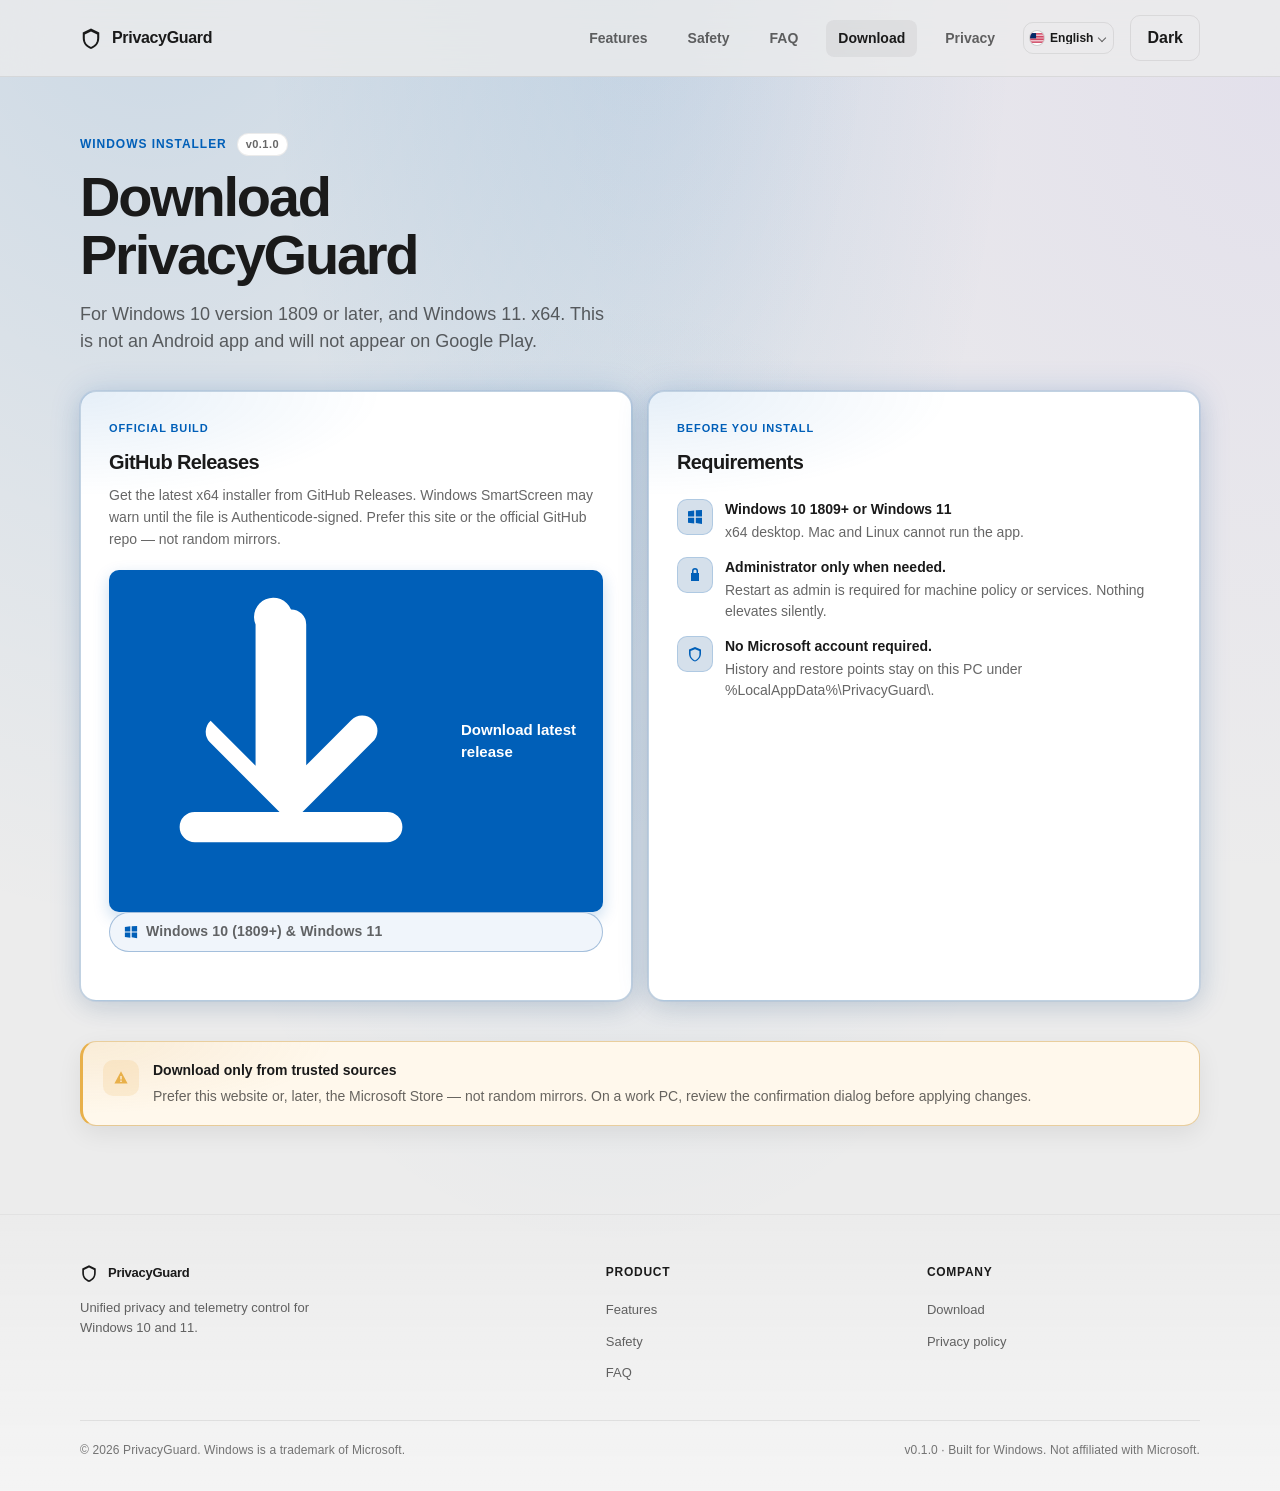
==== website/download.html @ 7eabe11a "Initial public release of PrivacyGuard 0.1.0. Co-authored-by: Cursor <cursoragent@cursor.com>" ====
<!DOCTYPE html>
<html lang="en">
<head>
  <meta charset="UTF-8" />
  <meta name="viewport" content="width=device-width, initial-scale=1" />
  <title>Download PrivacyGuard for Windows</title>
  <meta name="description" content="Download PrivacyGuard for Windows 10 and 11. Not available on Google Play." />
  <link rel="icon" href="favicon.svg" type="image/svg+xml" />
  <link rel="stylesheet" href="styles.css" />
  <meta name="color-scheme" content="dark light" />
  <meta name="theme-color" content="#0b0d12" />
  <meta property="og:title" content="Download PrivacyGuard for Windows" />
  <meta property="og:description" content="Download PrivacyGuard for Windows 10 and 11. Not available on Google Play." />
  <meta property="og:type" content="website" />
  <meta name="twitter:card" content="summary" />
  <script>
    (function () {
      try {
        var theme = localStorage.getItem("privacyguard.siteTheme");
        if (theme !== "light" && theme !== "dark") {
          theme = (window.matchMedia && window.matchMedia("(prefers-color-scheme: light)").matches) ? "light" : "dark";
        }
        if (theme === "light") document.documentElement.setAttribute("data-theme", "light");
        var l = localStorage.getItem("privacyguard.language") || "";
        if (!l) {
          var n = (navigator.language || "").toLowerCase();
          if (n === "ar" || n.indexOf("ar-") === 0) l = "ar";
        }
        if (l === "ar") {
          document.documentElement.lang = "ar";
          document.documentElement.dir = "rtl";
        }
      } catch (e) {}
    })();
  </script>
</head>
<body class="page-download" data-page="download">
  <a class="skip" href="#main" data-i18n="skip.content">Skip to content</a>
  <header class="nav">
    <div class="wrap nav-inner">
      <a class="brand" href="index.html">
        <svg viewBox="0 0 16 16" fill="currentColor"><path d="M8 1 2 4v4c0 4 2.5 6.7 6 8 3.5-1.3 6-4 6-8V4L8 1zm0 2.2 4.5 2.2v3.1c0 2.8-1.6 4.8-4.5 6-2.9-1.2-4.5-3.2-4.5-6V5.4L8 3.2z"/></svg>
        PrivacyGuard
      </a>
      <nav class="nav-links">
        <a href="index.html#features" data-i18n="nav.features">Features</a>
        <a href="index.html#safety" data-i18n="nav.safety">Safety</a>
        <a href="index.html#faq" data-i18n="nav.faq">FAQ</a>
        <a class="on" href="download.html" data-i18n="nav.download">Download</a>
        <a href="privacy.html" data-i18n="nav.privacy">Privacy</a>
        <button class="btn ghost" id="themeBtn" type="button" aria-label="Theme">Light</button>
      </nav>
    </div>
  </header>

  <main id="main" class="wrap download-page">
    <header class="download-head">
      <p class="kicker"><span data-i18n="download.kicker">Windows installer</span> <span class="ver-pill">v0.1.0</span></p>
      <h1 data-i18n="download.title">Download PrivacyGuard</h1>
      <p class="lede" data-i18n="download.lede">For Windows 10 version 1809 or later, and Windows 11. x64. This is not an Android app and will not appear on Google Play.</p>
    </header>

    <div class="download-stack">
    <div class="grid2 download-grid">
      <article class="card download-card">
        <p class="card-label" data-i18n="download.official">Official build</p>
        <h3 data-i18n="download.cardTitle">GitHub Releases</h3>
        <p data-i18n="download.cardBody">Get the latest x64 installer from GitHub Releases. Windows SmartScreen may warn until the file is Authenticode-signed. Prefer this site or the official GitHub repo — not random mirrors.</p>
        <a class="btn lg accent" id="downloadBtn" href="https://github.com/Pakaweb/PrivacyGuard/releases/latest">
          <svg viewBox="0 0 16 16" fill="currentColor" aria-hidden="true"><path d="M8 1.5a.75.75 0 0 1 .75.75V9.2l2.22-2.22a.75.75 0 1 1 1.06 1.06l-3.5 3.5a.75.75 0 0 1-1.06 0l-3.5-3.5A.75.75 0 0 1 4.03 7l2.22 2.22V2.25A.75.75 0 0 1 8 1.5zM2.5 12.25A.75.75 0 0 1 3.25 11.5h9.5a.75.75 0 0 1 0 1.5h-9.5a.75.75 0 0 1-.75-.75z"/></svg>
          <span data-i18n="download.get">Download latest release</span>
        </a>
        <p class="os-badge os-badge-lg">
          <svg viewBox="0 0 16 16" fill="currentColor" aria-hidden="true"><path d="M1 2.2 7.2 1.4v6.1H1V2.2zm7.8-.9L15 1v6.5H8.8V1.3zM1 8.7h6.2V14.6L1 13.8V8.7zm7.8 0H15V15l-6.2-.9V8.7z"/></svg>
          <span data-i18n="hero.os">Windows 10 (1809+) &amp; Windows 11</span>
        </p>
      </article>

      <article class="card download-card">
        <p class="card-label" data-i18n="download.before">Before you install</p>
        <h3 data-i18n="download.reqTitle">Requirements</h3>
        <ul class="req-list">
          <li>
            <span class="req-icon" aria-hidden="true">
              <svg viewBox="0 0 16 16" fill="currentColor"><path d="M1 2.2 7.2 1.4v6.1H1V2.2zm7.8-.9L15 1v6.5H8.8V1.3zM1 8.7h6.2V14.6L1 13.8V8.7zm7.8 0H15V15l-6.2-.9V8.7z"/></svg>
            </span>
            <span>
              <strong data-i18n="download.reqOsTitle">Windows 10 1809+ or Windows 11</strong>
              <span data-i18n="download.reqOsBody">x64 desktop. Mac and Linux cannot run the app.</span>
            </span>
          </li>
          <li>
            <span class="req-icon" aria-hidden="true">
              <svg viewBox="0 0 16 16" fill="currentColor"><path d="M8 1a3 3 0 0 0-3 3v2H4v8h8V6h-1V4a3 3 0 0 0-3-3zm1.5 5h-3V4a1.5 1.5 0 1 1 3 0v2z"/></svg>
            </span>
            <span>
              <strong data-i18n="download.reqAdminTitle">Administrator only when needed.</strong>
              <span data-i18n="download.reqAdminBody">Restart as admin is required for machine policy or services. Nothing elevates silently.</span>
            </span>
          </li>
          <li>
            <span class="req-icon" aria-hidden="true">
              <svg viewBox="0 0 16 16" fill="currentColor"><path d="M8 1 2 3.4v4.2c0 3.5 2.2 6.7 6 8 3.8-1.3 6-4.5 6-8V3.4L8 1zm0 2.2 4.4 1.8v3.6c0 2.4-1.4 4.6-4.4 5.8-3-1.2-4.4-3.4-4.4-5.8V5L8 3.2z"/></svg>
            </span>
            <span>
              <strong data-i18n="download.reqAccountTitle">No Microsoft account required.</strong>
              <span data-i18n="download.reqAccountBody">History and restore points stay on this PC under %LocalAppData%\PrivacyGuard\.</span>
            </span>
          </li>
        </ul>
      </article>
    </div>

    <aside class="note" role="note">
      <span class="note-icon" aria-hidden="true">
        <svg viewBox="0 0 16 16" fill="currentColor"><path d="M8 1.2 1.4 13.4h13.2L8 1.2zM7.2 6h1.6v3.6H7.2V6zm0 4.6h1.6V12H7.2v-1.4z"/></svg>
      </span>
      <div>
        <strong data-i18n="download.warnTitle">Download only from trusted sources</strong>
        <p data-i18n="download.warnBody">Prefer this website or, later, the Microsoft Store — not random mirrors. On a work PC, review the confirmation dialog before applying changes.</p>
      </div>
    </aside>
    </div>
  </main>

  <footer class="footer">
    <div class="wrap">
      <div class="footer-grid">
        <div class="footer-brand">
          <a class="footer-logo" href="index.html">
            <svg viewBox="0 0 16 16" fill="currentColor" aria-hidden="true"><path d="M8 1 2 4v4c0 4 2.5 6.7 6 8 3.5-1.3 6-4 6-8V4L8 1zm0 2.2 4.5 2.2v3.1c0 2.8-1.6 4.8-4.5 6-2.9-1.2-4.5-3.2-4.5-6V5.4L8 3.2z"/></svg>
            PrivacyGuard
          </a>
          <p data-i18n="footer.blurb">Unified privacy and telemetry control for Windows 10 and 11.</p>
        </div>
        <div class="footer-links">
          <strong data-i18n="footer.product">Product</strong>
          <a href="index.html#features" data-i18n="nav.features">Features</a>
          <a href="index.html#safety" data-i18n="nav.safety">Safety</a>
          <a href="index.html#faq" data-i18n="nav.faq">FAQ</a>
        </div>
        <div class="footer-links">
          <strong data-i18n="footer.company">Company</strong>
          <a href="download.html" data-i18n="nav.download">Download</a>
          <a href="privacy.html" data-i18n="nav.privacyPolicy">Privacy policy</a>
        </div>
      </div>
      <div class="footer-row">
        <span data-i18n="footer.copyright">© 2026 PrivacyGuard. Windows is a trademark of Microsoft.</span>
        <span data-i18n="footer.tagline">v0.1.0 · Built for Windows. Not affiliated with Microsoft.</span>
      </div>
    </div>
  </footer>
  <script src="i18n.js"></script>
  <script src="site.js"></script>
</body>
</html>
---- website/styles.css ----
:root {
  --accent: #60cdff;
  --accent-text: #003e52;
  --bg: #0b0d12;
  --mica: #1c1c1c;
  --card: rgba(255, 255, 255, 0.045);
  --stroke: rgba(255, 255, 255, 0.1);
  --text: #f5f7fa;
  --muted: rgba(255, 255, 255, 0.64);
  --hover: rgba(255, 255, 255, 0.06);
  --success: #6ccb5f;
  --caution: #e8b04a;
  --radius: 16px;
  --radius-lg: 22px;
  --shadow: 0 28px 80px rgba(0, 0, 0, 0.45);
  --shadow-card: 0 10px 28px rgba(0, 0, 0, 0.26);
  --shadow-hover: 0 18px 44px rgba(0, 0, 0, 0.38);
  --glow: color-mix(in srgb, var(--accent) 22%, transparent);
  --max: 1120px;
  --space-1: 8px;
  --space-2: 12px;
  --space-3: 16px;
  --space-4: 22px;
  --space-5: 32px;
  --space-6: 44px;
  --space-7: 56px;
}

[data-theme="light"] {
  --accent: #005fb8;
  --accent-text: #ffffff;
  --bg: #ececec;
  --mica: #f7f7f7;
  --card: #ffffff;
  --stroke: rgba(0, 0, 0, 0.08);
  --text: #1a1a1a;
  --muted: rgba(0, 0, 0, 0.6);
  --hover: rgba(0, 0, 0, 0.05);
  --shadow: 0 24px 60px rgba(0, 0, 0, 0.12);
  --shadow-card: 0 8px 24px rgba(0, 0, 0, 0.07);
  --shadow-hover: 0 16px 36px rgba(0, 0, 0, 0.11);
  --glow: color-mix(in srgb, var(--accent) 16%, transparent);
}

[dir="rtl"] h1,
[dir="rtl"] h2 {
  letter-spacing: 0;
}
html {
  scroll-behavior: smooth;
  background: var(--bg);
  color-scheme: dark;
}
html[data-theme="light"] { color-scheme: light; }
body {
  margin: 0;
  color: var(--text);
  font-family: "Segoe UI Variable", "Segoe UI", -apple-system, BlinkMacSystemFont, sans-serif;
  overflow-x: hidden;
  background:
    radial-gradient(ellipse at 12% -8%, #3a4a6a 0%, transparent 46%),
    radial-gradient(ellipse at 100% 6%, #2a1f3d 0%, transparent 40%),
    radial-gradient(ellipse at 48% 52%, rgba(96, 205, 255, 0.055) 0%, transparent 42%),
    radial-gradient(ellipse at 78% 92%, rgba(108, 203, 95, 0.045) 0%, transparent 38%),
    var(--bg);
  line-height: 1.5;
}
[data-theme="light"] body {
  background:
    radial-gradient(ellipse at 12% -8%, rgba(0, 95, 184, 0.15) 0%, transparent 46%),
    radial-gradient(ellipse at 100% 6%, rgba(136, 108, 228, 0.09) 0%, transparent 40%),
    radial-gradient(ellipse at 48% 52%, rgba(0, 95, 184, 0.05) 0%, transparent 44%),
    radial-gradient(ellipse at 78% 92%, rgba(0, 95, 184, 0.04) 0%, transparent 38%),
    var(--bg);
}

a { color: var(--accent); text-decoration: none; }
a:hover { text-decoration: underline; }
img { max-width: 100%; }

.skip {
  position: absolute;
  inset-inline-start: 12px;
  top: -48px;
  z-index: 40;
  padding: 8px 12px;
  border-radius: 8px;
  background: var(--accent);
  color: var(--accent-text);
  font-weight: 700;
  font-size: 13px;
}
.skip:focus {
  top: 12px;
  outline: 2px solid var(--text);
  outline-offset: 2px;
}

.wrap { width: min(var(--max), calc(100% - 40px)); margin: 0 auto; }

.nav {
  position: sticky;
  top: 0;
  z-index: 20;
  backdrop-filter: blur(22px);
  background: color-mix(in srgb, var(--bg) 78%, transparent);
  border-bottom: 1px solid var(--stroke);
}
.nav-inner {
  display: flex;
  align-items: center;
  gap: var(--space-3);
  min-height: 64px;
  flex-wrap: wrap;
  padding: 6px 0;
}
.brand {
  display: flex;
  align-items: center;
  gap: 10px;
  color: var(--text);
  font-weight: 700;
  letter-spacing: -0.02em;
}
.brand:hover { text-decoration: none; }
.brand svg { width: 22px; height: 22px; }
.nav-links {
  display: flex;
  gap: var(--space-3);
  margin-inline-start: auto;
  align-items: center;
}
.nav-links a {
  color: var(--muted);
  font-size: 14px;
  font-weight: 600;
  padding: var(--space-1) var(--space-2);
  border-radius: 8px;
}
.nav-links a:hover,
.nav-links a.on {
  color: var(--text);
  text-decoration: none;
  background: var(--hover);
}
.nav-links a:focus-visible {
  outline: 2px solid var(--accent);
  outline-offset: 2px;
}

.lang-switch {
  position: relative;
  z-index: 21;
}
.lang-btn {
  gap: 6px;
  min-width: 0;
}
.flag {
  width: 14px;
  height: 14px;
  border-radius: 50%;
  overflow: hidden;
  flex-shrink: 0;
  display: inline-flex;
  align-items: center;
  justify-content: center;
  box-shadow: 0 0 0 1px rgba(255, 255, 255, 0.18);
  background: #1a1a1a;
}
[data-theme="light"] .flag {
  box-shadow: 0 0 0 1px rgba(0, 0, 0, 0.12);
  background: #fff;
}
.flag svg {
  width: 20px;
  height: 14px;
  display: block;
}
.lang-caret {
  width: 5px;
  height: 5px;
  margin-top: -1px;
  border-right: 1.5px solid currentColor;
  border-bottom: 1.5px solid currentColor;
  transform: rotate(45deg);
  opacity: 0.65;
  flex-shrink: 0;
}
.lang-current {
  max-width: 9em;
  overflow: hidden;
  text-overflow: ellipsis;
  white-space: nowrap;
}
.lang-menu {
  position: absolute;
  top: calc(100% + 8px);
  inset-inline-end: 0;
  z-index: 30;
  min-width: 220px;
  padding: 6px;
  border-radius: 14px;
  border: 1px solid var(--stroke);
  background: color-mix(in srgb, var(--mica) 92%, var(--bg));
  box-shadow:
    var(--shadow-card),
    0 0 0 1px color-mix(in srgb, var(--accent) 10%, transparent),
    0 16px 40px rgba(0, 0, 0, 0.28);
  backdrop-filter: blur(18px);
}
[data-theme="light"] .lang-menu {
  background: #fff;
}
.lang-option {
  display: flex;
  align-items: center;
  gap: 10px;
  width: 100%;
  margin: 0;
  padding: 8px 10px;
  border: none;
  border-radius: 10px;
  background: transparent;
  color: var(--muted);
  font: inherit;
  font-size: 13px;
  font-weight: 650;
  text-align: start;
  cursor: pointer;
}
.lang-option:hover,
.lang-option:focus-visible {
  background: var(--hover);
  color: var(--text);
  outline: none;
}
.lang-option.on {
  color: var(--text);
  background: color-mix(in srgb, var(--accent) 16%, transparent);
}
.lang-option.on::after {
  content: "";
  width: 6px;
  height: 6px;
  margin-inline-start: auto;
  border-radius: 50%;
  background: var(--accent);
  box-shadow: 0 0 0 3px color-mix(in srgb, var(--accent) 22%, transparent);
}

.btn {
  display: inline-flex;
  align-items: center;
  justify-content: center;
  gap: var(--space-1);
  border: none;
  border-radius: 10px;
  padding: 10px var(--space-3);
  font: inherit;
  font-weight: 700;
  cursor: pointer;
  color: var(--text);
  background: var(--hover);
  transition: transform 0.16s ease, filter 0.16s ease, box-shadow 0.16s ease;
}
.btn:hover { filter: brightness(1.08); text-decoration: none; }
.btn:focus-visible {
  outline: 2px solid var(--accent);
  outline-offset: 3px;
}
.btn.accent {
  background: var(--accent);
  color: var(--accent-text);
  box-shadow: 0 6px 16px color-mix(in srgb, var(--accent) 22%, transparent);
}
.btn.accent:hover {
  transform: translateY(-1px);
  filter: brightness(1.06);
  box-shadow: 0 8px 20px color-mix(in srgb, var(--accent) 28%, transparent);
}
.btn.lg {
  min-height: 42px;
  padding: 9px 20px;
  font-size: 15px;
}
.btn.ghost {
  background: transparent;
  border: 1px solid var(--stroke);
}
.btn.ghost:hover {
  background: var(--hover);
  border-color: color-mix(in srgb, var(--accent) 28%, var(--stroke));
}
.btn.lang-btn {
  gap: 6px;
  min-height: 32px;
  height: 32px;
  padding: 0 8px 0 6px;
  font-size: 12px;
  font-weight: 600;
  line-height: 1;
  border-radius: 10px;
}
.btn[disabled], .btn.disabled {
  opacity: 0.55;
  cursor: not-allowed;
  pointer-events: none;
  box-shadow: none;
  transform: none;
}
.btn.btn-soon,
.btn.btn-soon:disabled {
  opacity: 1;
  cursor: default;
}

.hero {
  padding: var(--space-6) 0 var(--space-4);
  display: grid;
  grid-template-columns: 1fr 1.05fr;
  gap: var(--space-6);
  align-items: center;
}
.kicker {
  display: flex;
  align-items: center;
  flex-wrap: wrap;
  gap: 10px;
  color: var(--accent);
  font-size: 12px;
  font-weight: 700;
  letter-spacing: 0.08em;
  text-transform: uppercase;
  margin: 0 0 var(--space-2);
}
.ver-pill {
  display: inline-flex;
  align-items: center;
  letter-spacing: 0.04em;
  text-transform: none;
  font-size: 11px;
  font-weight: 650;
  color: var(--muted);
  padding: 2px 8px;
  border-radius: 999px;
  border: 1px solid var(--stroke);
  background: color-mix(in srgb, var(--card) 70%, transparent);
}
h1 {
  font-size: clamp(36px, 5vw, 56px);
  line-height: 1.05;
  letter-spacing: -0.04em;
  margin: 0 0 var(--space-3);
  font-weight: 650;
}
.lede {
  font-size: 18px;
  color: var(--muted);
  margin: 0 0 var(--space-4);
  max-width: 54ch;
}
.cta-row {
  display: flex;
  gap: var(--space-2);
  flex-wrap: wrap;
  align-items: center;
}
.os-badge {
  display: inline-flex;
  align-items: center;
  margin: 12px 0 0;
  padding: 5px 11px;
  border-radius: 999px;
  border: 1px solid var(--stroke);
  background: color-mix(in srgb, var(--card) 80%, transparent);
  color: var(--muted);
  font-size: 12px;
  font-weight: 650;
  letter-spacing: 0.01em;
}
.card .os-badge {
  margin-top: 14px;
}
[data-theme="light"] .os-badge,
[data-theme="light"] .ver-pill {
  background: #fff;
}
.fine { font-size: 13px; color: var(--muted); margin: var(--space-3) 0 0; }
.trust {
  display: flex;
  flex-wrap: wrap;
  gap: 10px;
  margin: var(--space-4) 0 0;
  padding: 0;
  list-style: none;
  font-size: 13px;
  font-weight: 650;
  color: var(--text);
}
.trust li {
  display: flex;
  align-items: center;
  gap: 9px;
  padding: 8px 14px 8px 12px;
  border-radius: 999px;
  border: 1px solid color-mix(in srgb, var(--success) 32%, var(--stroke));
  background: color-mix(in srgb, var(--success) 10%, var(--card));
  box-shadow: 0 1px 0 rgba(255, 255, 255, 0.04) inset;
}
.trust li::before {
  content: "";
  width: 7px;
  height: 7px;
  flex-shrink: 0;
  border-radius: 50%;
  background: var(--success);
  box-shadow: 0 0 0 4px color-mix(in srgb, var(--success) 22%, transparent);
}
[data-theme="light"] .trust li {
  background: color-mix(in srgb, var(--success) 9%, #fff);
  border-color: color-mix(in srgb, var(--success) 28%, var(--stroke));
  box-shadow: none;
}

.hero-frame {
  position: relative;
  isolation: isolate;
  padding: 11px;
  border-radius: var(--radius-lg);
  background:
    linear-gradient(180deg, rgba(255, 255, 255, 0.12), rgba(255, 255, 255, 0.03)),
    color-mix(in srgb, var(--accent) 8%, transparent);
  box-shadow:
    0 48px 110px rgba(0, 0, 0, 0.62),
    0 16px 36px rgba(0, 0, 0, 0.32),
    0 0 0 1px rgba(255, 255, 255, 0.1),
    0 0 48px var(--glow);
}
[data-theme="light"] .hero-frame {
  background: linear-gradient(180deg, #ffffff, #eef2f6);
  box-shadow:
    0 36px 80px rgba(16, 24, 40, 0.16),
    0 10px 24px rgba(16, 24, 40, 0.08),
    0 0 0 1px rgba(0, 0, 0, 0.06),
    0 0 40px rgba(0, 95, 184, 0.14);
}
.hero-frame::before {
  content: "";
  position: absolute;
  inset: -10px;
  border-radius: 30px;
  pointer-events: none;
  z-index: -1;
  background: radial-gradient(ellipse at 50% 40%, var(--glow), transparent 68%);
  opacity: 0.9;
}
.hero-frame::after {
  content: "";
  position: absolute;
  inset: auto 10% -34px 10%;
  height: 56px;
  background: radial-gradient(ellipse at center, color-mix(in srgb, var(--accent) 34%, transparent), transparent 72%);
  filter: blur(10px);
  pointer-events: none;
  z-index: -1;
}
.hero-card {
  position: relative;
  background: var(--mica);
  border: 1px solid var(--stroke);
  border-radius: 16px;
  overflow: hidden;
  min-height: 372px;
  box-shadow: inset 0 1px 0 rgba(255, 255, 255, 0.05);
}
.fake-titlebar {
  display: flex;
  align-items: center;
  gap: var(--space-1);
  padding: 10px 14px;
  border-bottom: 1px solid var(--stroke);
  font-size: 12px;
  color: var(--muted);
}
.fake-dots { display: flex; gap: 6px; margin-inline-end: 8px; }
.fake-dots i {
  width: 8px;
  height: 8px;
  border-radius: 50%;
  background: rgba(255, 255, 255, 0.22);
  display: block;
}
[data-theme="light"] .fake-dots i { background: rgba(0, 0, 0, 0.18); }
.fake-body { display: grid; grid-template-columns: 150px 1fr; min-height: 328px; }
.fake-nav {
  padding: var(--space-2) 10px;
  border-inline-end: 1px solid var(--stroke);
  background: rgba(0, 0, 0, 0.16);
}
[data-theme="light"] .fake-nav { background: rgba(0, 0, 0, 0.03); }
.fake-item {
  padding: var(--space-1) 10px;
  border-radius: 8px;
  font-size: 13px;
  color: var(--muted);
}
.fake-item.on {
  background: color-mix(in srgb, var(--accent) 18%, transparent);
  color: var(--text);
  font-weight: 700;
}
.fake-main { padding: var(--space-4) var(--space-3); display: grid; gap: var(--space-3); }
.score-row { display: flex; gap: var(--space-3); align-items: center; }
.mini-card {
  border: 1px solid var(--stroke);
  border-radius: 12px;
  padding: var(--space-2) var(--space-3);
  background: rgba(255, 255, 255, 0.03);
}
[data-theme="light"] .mini-card { background: #fff; }
.mini-card strong { display: block; font-size: 13px; }
.ring {
  position: relative;
  width: 120px;
  height: 120px;
  flex-shrink: 0;
}
.ring svg {
  width: 120px;
  height: 120px;
  display: block;
}
.ring-track,
.ring-progress {
  fill: none;
  stroke-width: 12;
  transform-origin: 60px 60px;
  transform: rotate(180deg);
}
.ring-track {
  stroke: rgba(255, 255, 255, 0.14);
}
.ring-progress {
  stroke: url(#scoreGrad);
  stroke-linecap: butt;
  stroke-dasharray: 119.4 194.8;
}
.ring-value {
  position: absolute;
  inset: 0;
  display: grid;
  place-content: center;
  text-align: center;
  pointer-events: none;
}
.ring-value strong {
  font-size: 32px;
  font-weight: 700;
  line-height: 1;
  color: #c42b1c;
  letter-spacing: -0.03em;
}
.ring-value span {
  display: block;
  margin-top: 4px;
  font-size: 11px;
  font-weight: 500;
  color: #8a8a8a;
}
[data-theme="light"] .ring-track {
  stroke: #ebebeb;
}
[data-theme="light"] .ring-value span {
  color: #757575;
}

.section {
  position: relative;
  padding: var(--space-7) 0;
}
.section::before {
  content: "";
  position: absolute;
  inset: 8px -48px;
  border-radius: 28px;
  background: linear-gradient(180deg, transparent, rgba(255, 255, 255, 0.022), transparent);
  pointer-events: none;
}
.section:nth-of-type(even)::before {
  background:
    radial-gradient(ellipse at 20% 20%, color-mix(in srgb, var(--accent) 7%, transparent), transparent 55%),
    linear-gradient(180deg, rgba(255, 255, 255, 0.03), transparent 70%);
}
[data-theme="light"] .section::before {
  background: linear-gradient(180deg, transparent, rgba(255, 255, 255, 0.45), transparent);
}
[data-theme="light"] .section:nth-of-type(even)::before {
  background:
    radial-gradient(ellipse at 20% 20%, rgba(0, 95, 184, 0.06), transparent 55%),
    linear-gradient(180deg, rgba(255, 255, 255, 0.55), transparent 72%);
}
h2 { font-size: 28px; margin: 0 0 6px; letter-spacing: -0.03em; }
#features, #safety, #faq, #main { scroll-margin-top: 84px; }
.sub { color: var(--muted); margin: 0 0 28px; max-width: 62ch; }

.grid3, .grid2 {
  display: grid;
  gap: var(--space-3);
  align-items: stretch;
  grid-auto-rows: auto;
}
.grid3 { grid-template-columns: repeat(3, minmax(0, 1fr)); }
.grid2 { grid-template-columns: 1fr 1fr; }
.card {
  background: var(--card);
  border: 1px solid var(--stroke);
  border-radius: var(--radius);
  padding: 22px;
  min-width: 0;
  min-height: 0;
  height: auto;
  box-shadow: var(--shadow-card);
  transition: transform 0.2s ease, border-color 0.2s ease, box-shadow 0.2s ease, background 0.2s ease;
}
.card:hover {
  transform: translateY(-4px);
  border-color: color-mix(in srgb, var(--accent) 40%, var(--stroke));
  box-shadow:
    var(--shadow-hover),
    0 0 0 1px color-mix(in srgb, var(--accent) 16%, transparent),
    0 0 28px var(--glow);
}
[data-theme="light"] .card:hover {
  background: #fff;
}
.card h3 { margin: 0 0 var(--space-1); font-size: 16px; }
.card p { margin: 0; color: var(--muted); font-size: 14px; line-height: 1.55; }
.icon {
  width: 40px;
  height: 40px;
  border-radius: 12px;
  background: var(--hover);
  display: grid;
  place-items: center;
  margin-bottom: var(--space-2);
  color: var(--accent);
  box-shadow: inset 0 0 0 1px color-mix(in srgb, var(--accent) 16%, transparent);
}
.icon svg { width: 18px; height: 18px; fill: currentColor; }

.safety-head { margin-bottom: var(--space-4); }
.card.steps { padding: 8px 10px; }
.steps {
  display: grid;
  gap: 0;
}
.step {
  display: grid;
  grid-template-columns: 36px 1fr;
  gap: var(--space-3);
  padding: var(--space-3) 0;
  border-bottom: 1px solid var(--stroke);
  align-items: start;
}
.step:last-child { border-bottom: none; }
.step h3 { margin: 0 0 4px; font-size: 15px; }
.num {
  width: 28px;
  height: 28px;
  margin-top: 2px;
  border-radius: 50%;
  background: var(--accent);
  color: var(--accent-text);
  display: grid;
  place-items: center;
  font-size: 13px;
  font-weight: 800;
}
.windows-only {
  display: flex;
  flex-direction: column;
  justify-content: flex-start;
  gap: 12px;
  padding: 28px;
  border-color: color-mix(in srgb, var(--accent) 18%, var(--stroke));
  background:
    radial-gradient(520px 180px at 0% 0%, color-mix(in srgb, var(--accent) 10%, transparent), transparent 58%),
    var(--card);
  box-shadow:
    var(--shadow-card),
    0 0 0 1px color-mix(in srgb, var(--accent) 8%, transparent),
    0 0 32px var(--glow);
}
.windows-only h3 {
  font-size: 20px;
  letter-spacing: -0.03em;
  margin: 0;
}
.windows-only .icon { margin-bottom: 2px; }
.windows-only > p { max-width: 42ch; }
.windows-only .honesty {
  margin-top: auto;
  max-width: none;
  padding: 14px 16px;
  border-radius: 12px;
  border: 1px solid color-mix(in srgb, var(--caution) 36%, var(--stroke));
  border-inline-start: 3px solid var(--caution);
  background: color-mix(in srgb, var(--caution) 12%, var(--card));
  color: var(--text);
  font-size: 13.5px;
  line-height: 1.55;
}
[data-theme="light"] .windows-only .honesty {
  background: color-mix(in srgb, var(--caution) 10%, #fff);
  color: #1a1a1a;
}

.faq { display: grid; gap: 10px; }
.faq details {
  border: 1px solid var(--stroke);
  border-radius: 16px;
  padding: 0;
  background: var(--card);
  box-shadow: var(--shadow-card);
  overflow: hidden;
  transition: border-color 0.18s ease, background 0.18s ease, box-shadow 0.18s ease;
}
.faq details:hover {
  border-color: color-mix(in srgb, var(--accent) 32%, var(--stroke));
  background: color-mix(in srgb, var(--hover) 80%, var(--card));
}
.faq details[open] {
  border-color: color-mix(in srgb, var(--accent) 48%, var(--stroke));
  background: color-mix(in srgb, var(--accent) 8%, var(--card));
  box-shadow:
    var(--shadow-card),
    0 0 0 1px color-mix(in srgb, var(--accent) 18%, transparent),
    0 0 24px var(--glow);
}
[data-theme="light"] .faq details[open] {
  background: color-mix(in srgb, var(--accent) 6%, #fff);
}
.faq summary {
  cursor: pointer;
  font-weight: 700;
  list-style: none;
  padding: 16px 48px 16px 18px;
  padding-inline: 18px 48px;
  position: relative;
  transition: color 0.16s ease;
}
.faq details:hover summary,
.faq details[open] summary {
  color: var(--text);
}
.faq summary::-webkit-details-marker { display: none; }
.faq summary::after {
  content: "";
  position: absolute;
  inset-inline-end: 20px;
  top: 22px;
  width: 8px;
  height: 8px;
  border-right: 2px solid var(--muted);
  border-bottom: 2px solid var(--muted);
  transform: rotate(45deg);
  transition: transform 0.18s ease, border-color 0.18s ease, top 0.18s ease;
}
.faq details:hover summary::after,
.faq details[open] summary::after {
  border-color: var(--accent);
}
.faq details[open] summary::after { transform: rotate(225deg); top: 26px; }
.faq p {
  color: var(--muted);
  margin: 0;
  padding: 2px 18px 18px;
  font-size: 14px;
  max-width: 72ch;
}

.banner {
  display: flex;
  justify-content: space-between;
  gap: var(--space-4);
  align-items: center;
  min-width: 0;
  padding: 36px 32px;
  border-radius: var(--radius-lg);
  border: 1px solid color-mix(in srgb, var(--accent) 34%, var(--stroke));
  background:
    radial-gradient(900px 220px at 0% 0%, color-mix(in srgb, var(--accent) 22%, transparent), transparent 58%),
    radial-gradient(500px 160px at 100% 100%, color-mix(in srgb, var(--accent) 10%, transparent), transparent 55%),
    var(--card);
  box-shadow:
    var(--shadow-card),
    0 0 0 1px color-mix(in srgb, var(--accent) 10%, transparent),
    0 0 40px var(--glow);
}
.banner > div {
  min-width: 0;
  flex: 1 1 auto;
}
.banner h2 { margin: 0 0 8px; overflow-wrap: anywhere; }
.banner .sub { margin: 0; }
.banner .btn.accent,
.cta-btn {
  flex-shrink: 0;
  min-height: 42px;
  padding: 9px 20px;
  font-size: 15px;
  max-width: 100%;
  box-shadow: 0 6px 16px color-mix(in srgb, var(--accent) 22%, transparent);
}
.banner .btn.accent:hover,
.cta-btn:hover {
  box-shadow: 0 8px 20px color-mix(in srgb, var(--accent) 28%, transparent);
}
[data-theme="light"] .banner {
  background:
    radial-gradient(900px 220px at 0% 0%, rgba(0, 95, 184, 0.12), transparent 58%),
    #fff;
}

.footer {
  border-top: 1px solid var(--stroke);
  padding: 48px 0 32px;
  color: var(--muted);
  font-size: 13px;
  line-height: 1.5;
  background: linear-gradient(180deg, transparent, rgba(0, 0, 0, 0.22));
}
[data-theme="light"] .footer {
  background: linear-gradient(180deg, transparent, rgba(255, 255, 255, 0.45));
}
.footer-grid {
  display: grid;
  grid-template-columns: minmax(0, 1.4fr) minmax(0, 0.8fr) minmax(0, 0.8fr);
  gap: 40px 48px;
  align-items: start;
  padding-bottom: 32px;
}
.footer-brand p {
  margin: 10px 0 0;
  max-width: 36ch;
  color: var(--muted);
  font-size: 13px;
  line-height: 1.55;
}
.footer-logo {
  display: inline-flex;
  align-items: center;
  gap: 10px;
  color: var(--text);
  font-weight: 700;
  letter-spacing: -0.02em;
  text-decoration: none;
}
.footer-logo svg {
  width: 18px;
  height: 18px;
  flex-shrink: 0;
}
.footer-logo:hover {
  color: var(--text);
  text-decoration: none;
  opacity: 0.88;
}
.footer-links {
  display: grid;
  justify-items: start;
  gap: 2px;
}
.footer-links strong {
  color: var(--text);
  display: block;
  margin: 0 0 12px;
  font-size: 12px;
  font-weight: 700;
  letter-spacing: 0.06em;
  text-transform: uppercase;
}
.footer-links a {
  color: var(--muted);
  text-decoration: none;
  padding: 5px 0;
  border-radius: 6px;
  transition: color 0.16s ease, background 0.16s ease;
}
.footer-links a:hover {
  color: var(--text);
  text-decoration: none;
}
.footer-row {
  display: flex;
  justify-content: space-between;
  align-items: center;
  gap: var(--space-3);
  flex-wrap: wrap;
  padding-top: 20px;
  border-top: 1px solid var(--stroke);
  font-size: 12px;
  letter-spacing: 0.01em;
  color: color-mix(in srgb, var(--muted) 88%, transparent);
}
.legal { max-width: 72ch; }
.legal p { color: var(--muted); }
.legal h1 { font-size: 40px; }
.legal h2 { margin-top: var(--space-4); }

code {
  font-family: ui-monospace, "Cascadia Mono", "Segoe UI Mono", Consolas, monospace;
  font-size: 0.9em;
  padding: 0.12em 0.4em;
  border-radius: 6px;
  color: var(--text);
  background: color-mix(in srgb, var(--accent) 10%, var(--hover));
  border: 1px solid var(--stroke);
}

.page-privacy {
  background:
    radial-gradient(ellipse at 50% -8%, color-mix(in srgb, var(--accent) 16%, transparent) 0%, transparent 42%),
    radial-gradient(ellipse at 12% -8%, #3a4a6a 0%, transparent 46%),
    radial-gradient(ellipse at 100% 6%, #2a1f3d 0%, transparent 40%),
    radial-gradient(ellipse at 48% 52%, rgba(96, 205, 255, 0.055) 0%, transparent 42%),
    var(--bg);
}
[data-theme="light"] .page-privacy {
  background:
    radial-gradient(ellipse at 50% -8%, rgba(0, 95, 184, 0.14) 0%, transparent 42%),
    radial-gradient(ellipse at 12% -8%, rgba(0, 95, 184, 0.15) 0%, transparent 46%),
    radial-gradient(ellipse at 100% 6%, rgba(136, 108, 228, 0.09) 0%, transparent 40%),
    var(--bg);
}
.privacy-page {
  padding: 56px 0 88px;
  max-width: 800px;
  margin: 0 auto;
}
.privacy-head { margin-bottom: 32px; }
.privacy-lede {
  max-width: 56ch;
  color: var(--text);
  font-size: 18px;
  line-height: 1.5;
}
.privacy-highlights {
  list-style: none;
  margin: 0 0 28px;
  padding: 0;
  display: grid;
  grid-template-columns: 1fr 1fr;
  gap: 12px;
}
.privacy-highlights li {
  display: grid;
  grid-template-columns: 36px 1fr;
  gap: 12px;
  align-items: start;
  padding: 18px;
  border-radius: var(--radius);
  border: 1px solid color-mix(in srgb, var(--accent) 18%, var(--stroke));
  background:
    radial-gradient(420px 140px at 0% 0%, color-mix(in srgb, var(--accent) 10%, transparent), transparent 58%),
    var(--card);
  box-shadow:
    var(--shadow-card),
    0 0 24px var(--glow);
  color: var(--muted);
  font-size: 14px;
  line-height: 1.5;
}
.privacy-highlights strong {
  display: block;
  color: var(--text);
  margin-bottom: 4px;
  font-size: 14px;
}
.privacy-card {
  padding: 28px;
  margin-bottom: 16px;
  border-color: color-mix(in srgb, var(--accent) 16%, var(--stroke));
  background:
    radial-gradient(520px 160px at 0% 0%, color-mix(in srgb, var(--accent) 8%, transparent), transparent 58%),
    var(--card);
  box-shadow:
    var(--shadow-card),
    0 0 0 1px color-mix(in srgb, var(--accent) 8%, transparent),
    0 0 28px var(--glow);
}
.privacy-card:hover {
  transform: none;
}
.privacy-card h2 {
  font-size: 20px;
  letter-spacing: -0.03em;
  margin: 0 0 12px;
}
.privacy-card p {
  margin: 0 0 12px;
  color: var(--muted);
  font-size: 15px;
  line-height: 1.6;
}
.privacy-card p:last-child { margin-bottom: 0; }
.privacy-card ul {
  margin: 0 0 14px;
  padding: 0 0 0 18px;
  padding-inline-start: 18px;
  color: var(--muted);
  font-size: 15px;
  line-height: 1.65;
}
.privacy-card li { margin: 0 0 6px; }
.privacy-card li:last-child { margin-bottom: 0; }

.page-download {
  background:
    radial-gradient(ellipse at 50% -8%, color-mix(in srgb, var(--accent) 16%, transparent) 0%, transparent 42%),
    radial-gradient(ellipse at 12% -8%, #3a4a6a 0%, transparent 46%),
    radial-gradient(ellipse at 100% 6%, #2a1f3d 0%, transparent 40%),
    radial-gradient(ellipse at 48% 52%, rgba(96, 205, 255, 0.055) 0%, transparent 42%),
    radial-gradient(ellipse at 78% 92%, rgba(108, 203, 95, 0.045) 0%, transparent 38%),
    var(--bg);
}
[data-theme="light"] .page-download {
  background:
    radial-gradient(ellipse at 50% -8%, rgba(0, 95, 184, 0.14) 0%, transparent 42%),
    radial-gradient(ellipse at 12% -8%, rgba(0, 95, 184, 0.15) 0%, transparent 46%),
    radial-gradient(ellipse at 100% 6%, rgba(136, 108, 228, 0.09) 0%, transparent 40%),
    radial-gradient(ellipse at 48% 52%, rgba(0, 95, 184, 0.05) 0%, transparent 44%),
    var(--bg);
}
.download-page {
  padding: 56px 0 88px;
}
.download-head {
  margin-bottom: 36px;
  max-width: 62ch;
}
.download-head .lede { margin-bottom: 0; }
.download-stack {
  display: flex;
  flex-direction: column;
  gap: 40px;
  width: 100%;
  position: relative;
  z-index: 0;
}
.download-grid {
  display: grid;
  grid-template-columns: minmax(0, 1fr) minmax(0, 1fr);
  gap: var(--space-3);
  margin: 0;
  align-items: stretch;
  width: 100%;
}
.download-grid .download-card {
  min-width: 0;
  min-height: 0;
  height: auto;
  max-width: 100%;
  position: relative;
  z-index: 0;
}
.page-download .note {
  position: relative;
  z-index: 0;
  width: 100%;
  max-width: 100%;
  margin: 0;
  flex: none;
  box-sizing: border-box;
}
.download-card {
  display: flex;
  flex-direction: column;
  align-items: stretch;
  min-width: 0;
  max-width: 100%;
  box-sizing: border-box;
  padding: 28px;
  border-color: color-mix(in srgb, var(--accent) 18%, var(--stroke));
  background:
    radial-gradient(520px 180px at 0% 0%, color-mix(in srgb, var(--accent) 10%, transparent), transparent 58%),
    var(--card);
  box-shadow:
    var(--shadow-card),
    0 0 0 1px color-mix(in srgb, var(--accent) 8%, transparent),
    0 0 32px var(--glow);
}
.download-card:hover {
  transform: translateY(-3px);
}
.download-card h3 {
  font-size: 20px;
  letter-spacing: -0.03em;
  margin-bottom: 8px;
}
.download-card > p {
  margin-bottom: 20px;
}
.download-card .card-label {
  margin: 0 0 10px;
  color: var(--accent);
  font-size: 11px;
  font-weight: 700;
  letter-spacing: 0.08em;
  text-transform: uppercase;
}
.btn-soon {
  display: flex;
  box-sizing: border-box;
  width: 100%;
  max-width: 100%;
  min-width: 0;
  align-self: stretch;
  gap: 10px;
  min-height: 52px;
  margin-bottom: 16px;
  opacity: 1;
  cursor: default;
  pointer-events: none;
  color: var(--text);
  background:
    linear-gradient(180deg, rgba(255, 255, 255, 0.07), rgba(255, 255, 255, 0.03)),
    color-mix(in srgb, var(--accent) 10%, var(--hover));
  border: 1px solid color-mix(in srgb, var(--accent) 28%, var(--stroke));
  box-shadow:
    0 8px 24px rgba(0, 0, 0, 0.18),
    inset 0 1px 0 rgba(255, 255, 255, 0.06);
}
.btn-soon span {
  min-width: 0;
  overflow: hidden;
  text-overflow: ellipsis;
  white-space: nowrap;
}
.btn-soon svg {
  width: 16px;
  height: 16px;
  flex-shrink: 0;
  opacity: 0.9;
}
.btn-soon:hover {
  filter: none;
  transform: none;
}
[data-theme="light"] .btn-soon {
  background: linear-gradient(180deg, #fff, #f3f6fa);
  color: #1a1a1a;
  box-shadow: 0 8px 20px rgba(16, 24, 40, 0.08);
}
.os-badge-lg {
  gap: 8px;
  margin: 0;
  padding: 8px 14px;
  max-width: 100%;
  box-sizing: border-box;
  font-size: 13px;
  color: var(--text);
  border-color: color-mix(in srgb, var(--accent) 26%, var(--stroke));
  background: color-mix(in srgb, var(--accent) 8%, var(--card));
}
.os-badge-lg svg {
  width: 14px;
  height: 14px;
  color: var(--accent);
}
.card .os-badge-lg { margin-top: 0; }
[data-theme="light"] .os-badge-lg {
  background: color-mix(in srgb, var(--accent) 6%, #fff);
}

.req-list {
  list-style: none;
  margin: 14px 0 0;
  padding: 0;
  display: grid;
  gap: 14px;
}
.req-list li {
  display: grid;
  grid-template-columns: 36px 1fr;
  gap: 12px;
  align-items: start;
  color: var(--muted);
  font-size: 14px;
  line-height: 1.5;
}
.req-list strong {
  display: block;
  color: var(--text);
  font-size: 14px;
  margin-bottom: 2px;
}
.req-icon {
  width: 36px;
  height: 36px;
  border-radius: 10px;
  display: grid;
  place-items: center;
  color: var(--accent);
  background: color-mix(in srgb, var(--accent) 12%, var(--hover));
  box-shadow: inset 0 0 0 1px color-mix(in srgb, var(--accent) 18%, transparent);
}
.req-icon svg { width: 16px; height: 16px; }

.note {
  display: flex;
  gap: 14px;
  align-items: flex-start;
  border: 1px solid color-mix(in srgb, var(--caution) 42%, var(--stroke));
  border-inline-start: 3px solid var(--caution);
  background:
    radial-gradient(420px 120px at 0% 0%, color-mix(in srgb, var(--caution) 16%, transparent), transparent 60%),
    rgba(196, 127, 23, 0.12);
  padding: 18px 20px;
  border-radius: var(--radius);
  font-size: 14px;
  line-height: 1.55;
  box-shadow: var(--shadow-card);
}
.note-icon {
  width: 36px;
  height: 36px;
  flex-shrink: 0;
  border-radius: 10px;
  display: grid;
  place-items: center;
  color: var(--caution);
  background: color-mix(in srgb, var(--caution) 16%, transparent);
}
.note-icon svg { width: 16px; height: 16px; }
.note strong {
  display: block;
  color: var(--text);
  margin-bottom: 4px;
  font-size: 14px;
}
.note p {
  margin: 0;
  color: var(--muted);
}
[data-theme="light"] .note {
  background:
    radial-gradient(420px 120px at 0% 0%, rgba(196, 127, 23, 0.1), transparent 60%),
    #fff8ec;
}

@media (max-width: 860px) {
  .hero, .fake-body, .grid3, .grid2, .download-grid, .footer-grid { grid-template-columns: 1fr; }
  .nav-links { gap: 4px; flex-wrap: wrap; justify-content: flex-end; }
  .nav-links a { padding: 6px 8px; font-size: 13px; }
  .hero { padding-top: 36px; }
  .fake-nav { display: none; }
  .btn.lg { width: 100%; max-width: 100%; box-sizing: border-box; }
  .banner {
    flex-direction: column;
    align-items: stretch;
    padding: 28px 22px;
  }
  .cta-btn, .banner .btn.accent {
    width: 100%;
    flex-shrink: 1;
  }
  .privacy-highlights { grid-template-columns: 1fr; }
  .lang-current { display: none; }
  .wrap { width: min(var(--max), calc(100% - 24px)); }
}

@media (prefers-reduced-motion: reduce) {
  html { scroll-behavior: auto; }
  .btn, .card, .faq summary::after, .faq details, .lang-option { transition: none; }
  .btn.accent:hover, .card:hover { transform: none; }
}
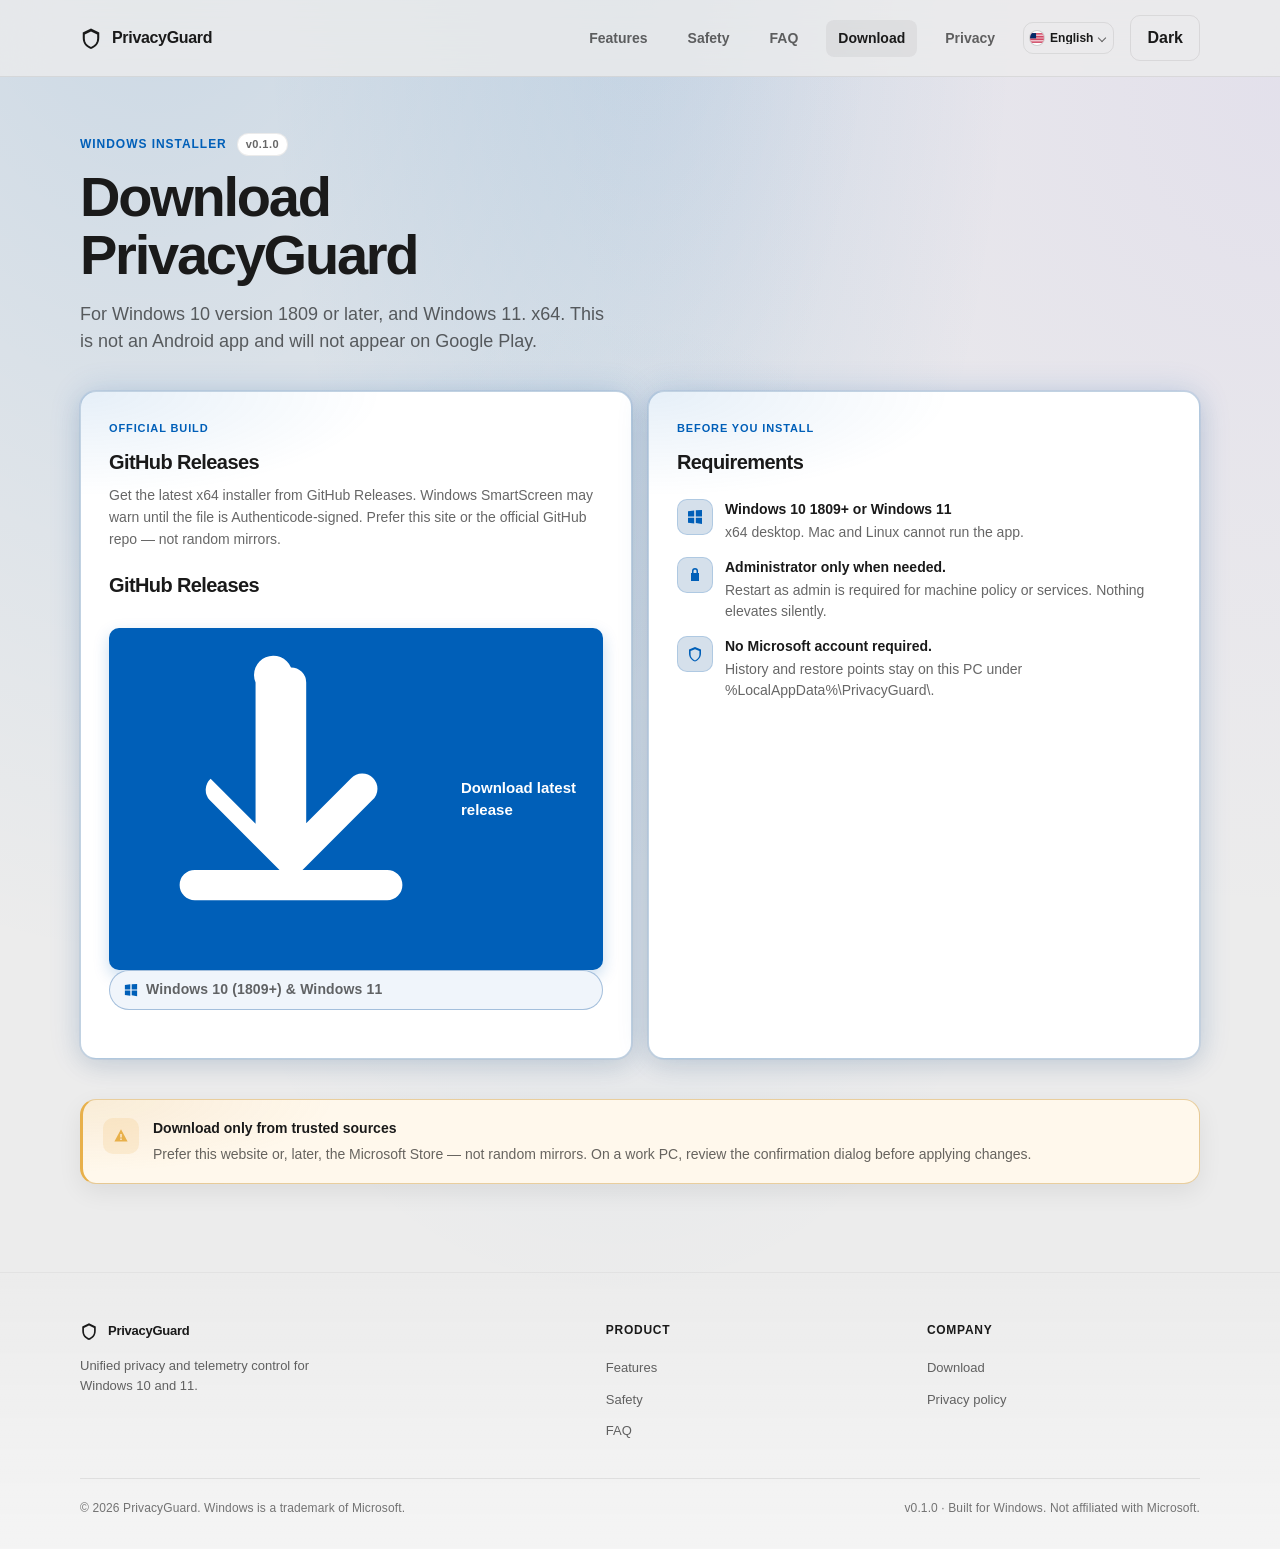
==== commit 45296541: "Update download.html" ====
--- a/website/download.html
+++ b/website/download.html
@@ -63,9 +63,9 @@
     <div class="download-stack">
     <div class="grid2 download-grid">
       <article class="card download-card">
-        <p class="card-label" data-i18n="download.official">Official build</p>
-        <h3 data-i18n="download.cardTitle">GitHub Releases</h3>
-        <p data-i18n="download.cardBody">Get the latest x64 installer from GitHub Releases. Windows SmartScreen may warn until the file is Authenticode-signed. Prefer this site or the official GitHub repo — not random mirrors.</p>
+       <p class="card-label" data-i18n="download.official">Official purchase</p>
+        <h3 data-i18n="download.cardTitle">PrivacyGuard for Windows — $19.99</h3>
+        <p data-i18n="download.cardBody"><h3 data-i18n="download.cardTitle">PrivacyGuard for Windows — $19.99</h3></p>
         <a class="btn lg accent" id="downloadBtn" href="https://github.com/Pakaweb/PrivacyGuard/releases/latest">
           <svg viewBox="0 0 16 16" fill="currentColor" aria-hidden="true"><path d="M8 1.5a.75.75 0 0 1 .75.75V9.2l2.22-2.22a.75.75 0 1 1 1.06 1.06l-3.5 3.5a.75.75 0 0 1-1.06 0l-3.5-3.5A.75.75 0 0 1 4.03 7l2.22 2.22V2.25A.75.75 0 0 1 8 1.5zM2.5 12.25A.75.75 0 0 1 3.25 11.5h9.5a.75.75 0 0 1 0 1.5h-9.5a.75.75 0 0 1-.75-.75z"/></svg>
           <span data-i18n="download.get">Download latest release</span>
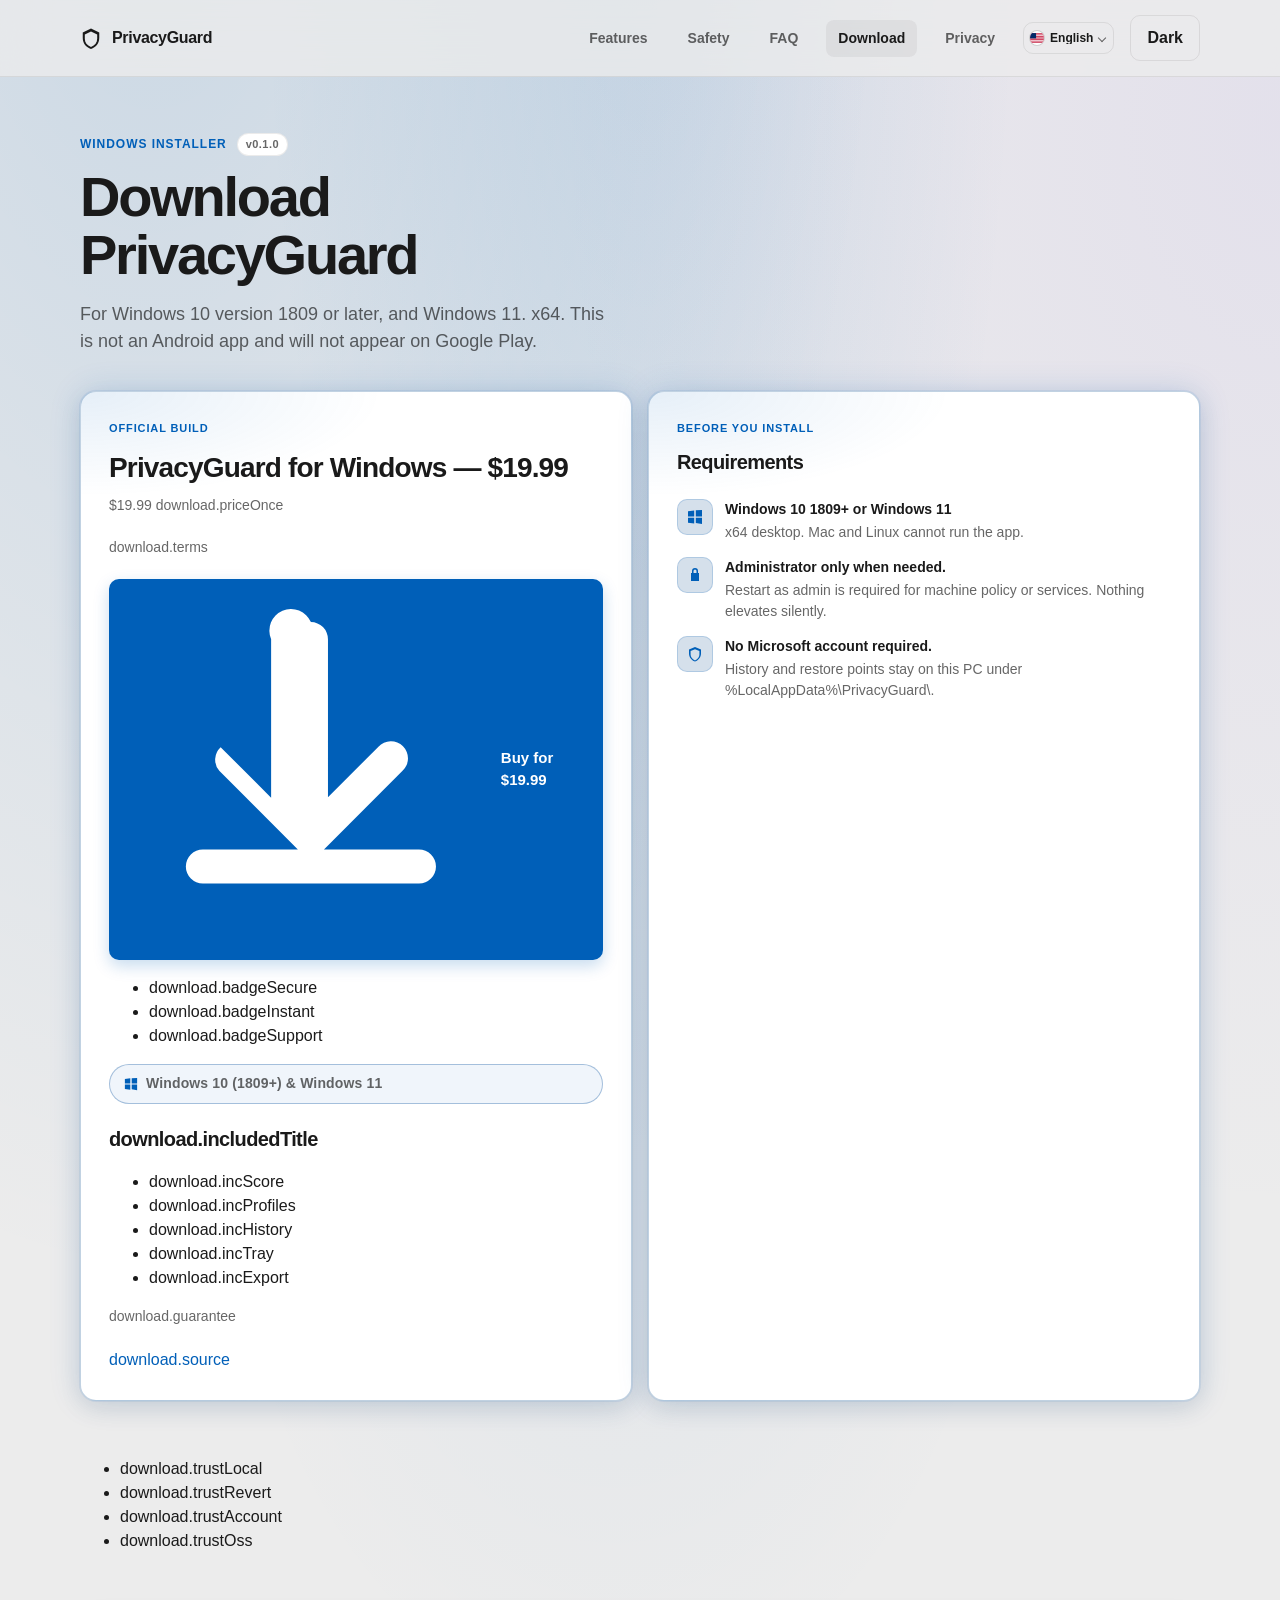
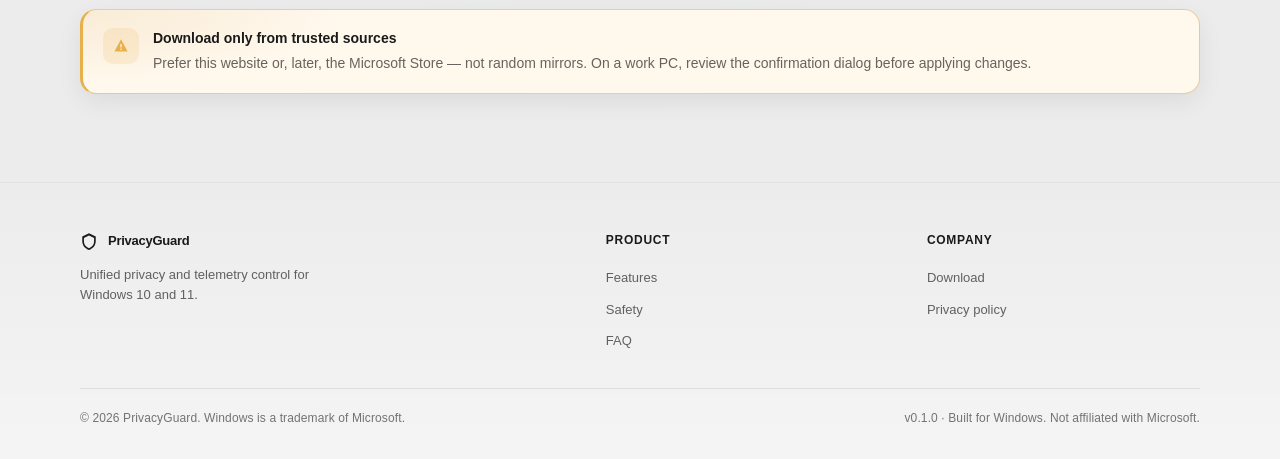
==== commit 98f8ea17: "Add files via upload" ====
--- a/website/download.html
+++ b/website/download.html
@@ -3,14 +3,14 @@
 <head>
   <meta charset="UTF-8" />
   <meta name="viewport" content="width=device-width, initial-scale=1" />
-  <title>Download PrivacyGuard for Windows</title>
-  <meta name="description" content="Download PrivacyGuard for Windows 10 and 11. Not available on Google Play." />
+  <title>Buy PrivacyGuard for Windows</title>
+  <meta name="description" content="One-time purchase. Full control over Windows privacy. Fully reversible. $19.99 for Windows 10 and 11." />
   <link rel="icon" href="favicon.svg" type="image/svg+xml" />
   <link rel="stylesheet" href="styles.css" />
   <meta name="color-scheme" content="dark light" />
   <meta name="theme-color" content="#0b0d12" />
-  <meta property="og:title" content="Download PrivacyGuard for Windows" />
-  <meta property="og:description" content="Download PrivacyGuard for Windows 10 and 11. Not available on Google Play." />
+  <meta property="og:title" content="Buy PrivacyGuard for Windows" />
+  <meta property="og:description" content="One-time purchase. Full control over Windows privacy. Fully reversible. $19.99." />
   <meta property="og:type" content="website" />
   <meta name="twitter:card" content="summary" />
   <script>
@@ -55,28 +55,46 @@
 
   <main id="main" class="wrap download-page">
     <header class="download-head">
-      <p class="kicker"><span data-i18n="download.kicker">Windows installer</span> <span class="ver-pill">v0.1.0</span></p>
-      <h1 data-i18n="download.title">Download PrivacyGuard</h1>
-      <p class="lede" data-i18n="download.lede">For Windows 10 version 1809 or later, and Windows 11. x64. This is not an Android app and will not appear on Google Play.</p>
+      <p class="kicker"><span data-i18n="download.kicker">Windows 10 and 11</span> <span class="ver-pill">v0.1.0</span></p>
+      <h1 data-i18n="download.title">Take back control of Windows privacy</h1>
+      <p class="lede" data-i18n="download.lede">One-time purchase. Full control over Windows privacy. Fully reversible.</p>
     </header>
 
     <div class="download-stack">
-    <div class="grid2 download-grid">
-      <article class="card download-card">
-       <p class="card-label" data-i18n="download.official">Official purchase</p>
-        <h3 data-i18n="download.cardTitle">PrivacyGuard for Windows — $19.99</h3>
-        <p data-i18n="download.cardBody"><h3 data-i18n="download.cardTitle">PrivacyGuard for Windows — $19.99</h3></p>
-        <a class="btn lg accent" id="downloadBtn" href="https://github.com/Pakaweb/PrivacyGuard/releases/latest">
+    <div class="download-grid">
+      <article class="card download-card buy-card">
+        <p class="card-label" data-i18n="download.official">Official purchase</p>
+        <h2 class="buy-name" data-i18n="download.cardTitle">PrivacyGuard</h2>
+        <p class="buy-price"><span class="buy-amount">$19.99</span> <span class="buy-cadence" data-i18n="download.priceOnce">one-time</span></p>
+        <p class="buy-terms" data-i18n="download.terms">One-time payment · Lifetime license · No subscription</p>
+        <a class="btn lg accent download-buy" id="downloadBtn" href="https://ademir5.gumroad.com/l/afyxq" rel="noopener noreferrer">
           <svg viewBox="0 0 16 16" fill="currentColor" aria-hidden="true"><path d="M8 1.5a.75.75 0 0 1 .75.75V9.2l2.22-2.22a.75.75 0 1 1 1.06 1.06l-3.5 3.5a.75.75 0 0 1-1.06 0l-3.5-3.5A.75.75 0 0 1 4.03 7l2.22 2.22V2.25A.75.75 0 0 1 8 1.5zM2.5 12.25A.75.75 0 0 1 3.25 11.5h9.5a.75.75 0 0 1 0 1.5h-9.5a.75.75 0 0 1-.75-.75z"/></svg>
-          <span data-i18n="download.get">Download latest release</span>
+          <span data-i18n="download.get">Buy now — $19.99</span>
         </a>
+        <ul class="checkout-trust">
+          <li data-i18n="download.badgeSecure">Secure checkout</li>
+          <li data-i18n="download.badgeInstant">Instant download</li>
+          <li data-i18n="download.badgeSupport">14-day support</li>
+        </ul>
         <p class="os-badge os-badge-lg">
           <svg viewBox="0 0 16 16" fill="currentColor" aria-hidden="true"><path d="M1 2.2 7.2 1.4v6.1H1V2.2zm7.8-.9L15 1v6.5H8.8V1.3zM1 8.7h6.2V14.6L1 13.8V8.7zm7.8 0H15V15l-6.2-.9V8.7z"/></svg>
           <span data-i18n="hero.os">Windows 10 (1809+) &amp; Windows 11</span>
         </p>
+        <div class="included">
+          <h3 data-i18n="download.includedTitle">What's included</h3>
+          <ul class="included-list">
+            <li data-i18n="download.incScore">Privacy score dashboard</li>
+            <li data-i18n="download.incProfiles">Recommended and custom profiles</li>
+            <li data-i18n="download.incHistory">Full history and restore points</li>
+            <li data-i18n="download.incTray">System tray controls</li>
+            <li data-i18n="download.incExport">Export and import on this PC</li>
+          </ul>
+        </div>
+        <p class="guarantee" data-i18n="download.guarantee">30-day money-back through Gumroad if it is not the right fit.</p>
+        <a class="source-link" href="https://github.com/Pakaweb/PrivacyGuard" rel="noopener noreferrer" data-i18n="download.source">View source on GitHub</a>
       </article>
 
-      <article class="card download-card">
+      <article class="card download-card req-card">
         <p class="card-label" data-i18n="download.before">Before you install</p>
         <h3 data-i18n="download.reqTitle">Requirements</h3>
         <ul class="req-list">
@@ -94,7 +112,7 @@
               <svg viewBox="0 0 16 16" fill="currentColor"><path d="M8 1a3 3 0 0 0-3 3v2H4v8h8V6h-1V4a3 3 0 0 0-3-3zm1.5 5h-3V4a1.5 1.5 0 1 1 3 0v2z"/></svg>
             </span>
             <span>
-              <strong data-i18n="download.reqAdminTitle">Administrator only when needed.</strong>
+              <strong data-i18n="download.reqAdminTitle">Administrator only when needed</strong>
               <span data-i18n="download.reqAdminBody">Restart as admin is required for machine policy or services. Nothing elevates silently.</span>
             </span>
           </li>
@@ -103,21 +121,28 @@
               <svg viewBox="0 0 16 16" fill="currentColor"><path d="M8 1 2 3.4v4.2c0 3.5 2.2 6.7 6 8 3.8-1.3 6-4.5 6-8V3.4L8 1zm0 2.2 4.4 1.8v3.6c0 2.4-1.4 4.6-4.4 5.8-3-1.2-4.4-3.4-4.4-5.8V5L8 3.2z"/></svg>
             </span>
             <span>
-              <strong data-i18n="download.reqAccountTitle">No Microsoft account required.</strong>
-              <span data-i18n="download.reqAccountBody">History and restore points stay on this PC under %LocalAppData%\PrivacyGuard\.</span>
+              <strong data-i18n="download.reqAccountTitle">No Microsoft account required</strong>
+              <span data-i18n="download.reqAccountBody">History and restore points stay on this PC under {path}.</span>
             </span>
           </li>
         </ul>
       </article>
     </div>
 
-    <aside class="note" role="note">
+    <ul class="trust-strip">
+      <li data-i18n="download.trustLocal">100% local — nothing leaves your PC</li>
+      <li data-i18n="download.trustRevert">All changes are reversible</li>
+      <li data-i18n="download.trustAccount">No Microsoft account required</li>
+      <li data-i18n="download.trustOss">Open source on GitHub</li>
+    </ul>
+
+    <aside class="note note-strong" role="note">
       <span class="note-icon" aria-hidden="true">
         <svg viewBox="0 0 16 16" fill="currentColor"><path d="M8 1.2 1.4 13.4h13.2L8 1.2zM7.2 6h1.6v3.6H7.2V6zm0 4.6h1.6V12H7.2v-1.4z"/></svg>
       </span>
       <div>
-        <strong data-i18n="download.warnTitle">Download only from trusted sources</strong>
-        <p data-i18n="download.warnBody">Prefer this website or, later, the Microsoft Store — not random mirrors. On a work PC, review the confirmation dialog before applying changes.</p>
+        <strong data-i18n="download.warnTitle">Buy only from this website</strong>
+        <p data-i18n="download.warnBody">Checkout is on Gumroad from this page. After payment you get the x64 installer by email. Windows SmartScreen may warn until the file is signed — choose More info, then Run anyway. Do not install copies from random mirrors.</p>
       </div>
     </aside>
     </div>
